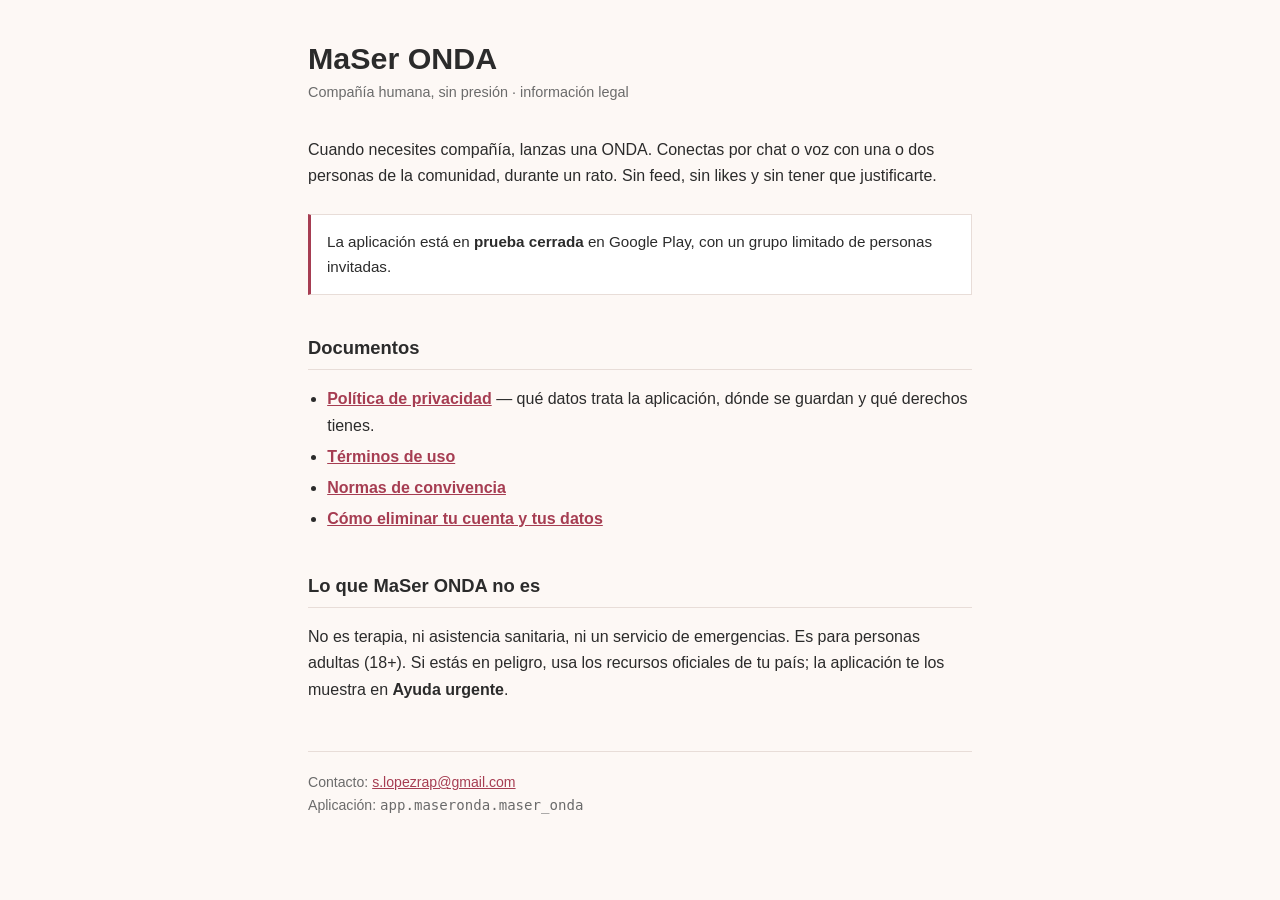
==== index.html @ 67097c39 "Páginas legales de MaSer ONDA: privacidad, términos, normas y borrado de cuenta" ====
<!doctype html>
<html lang="es"><head><meta charset="utf-8">
<meta name="viewport" content="width=device-width,initial-scale=1">
<title>MaSer ONDA — información legal</title><link rel="stylesheet" href="_estilo.css"></head>
<body><main>
<h1>MaSer ONDA</h1>
<p class="meta">Compañía humana, sin presión · información legal</p>

<p>Cuando necesites compañía, lanzas una ONDA. Conectas por chat o voz con una o dos personas de la
comunidad, durante un rato. Sin feed, sin likes y sin tener que justificarte.</p>

<div class="aviso">
La aplicación está en <strong>prueba cerrada</strong> en Google Play, con un grupo limitado de
personas invitadas.
</div>

<h2>Documentos</h2>
<ul>
<li><a href="privacidad.html"><strong>Política de privacidad</strong></a> — qué datos trata la
aplicación, dónde se guardan y qué derechos tienes.</li>
<li><a href="terminos.html"><strong>Términos de uso</strong></a></li>
<li><a href="normas.html"><strong>Normas de convivencia</strong></a></li>
<li><a href="eliminar-cuenta.html"><strong>Cómo eliminar tu cuenta y tus datos</strong></a></li>
</ul>

<h2>Lo que MaSer ONDA no es</h2>
<p>No es terapia, ni asistencia sanitaria, ni un servicio de emergencias. Es para personas adultas
(18+). Si estás en peligro, usa los recursos oficiales de tu país; la aplicación te los muestra en
<strong>Ayuda urgente</strong>.</p>

<footer>Contacto: <a href="mailto:s.lopezrap@gmail.com">s.lopezrap@gmail.com</a><br>
Aplicación: <code>app.maseronda.maser_onda</code></footer>
</main></body></html>
---- _estilo.css ----
:root{--tinta:#2b2b2b;--suave:#6b6b6b;--fondo:#fdf8f5;--acento:#a63d52;--borde:#e8ddd8}
*{box-sizing:border-box}
body{margin:0;background:var(--fondo);color:var(--tinta);
  font:16px/1.65 -apple-system,BlinkMacSystemFont,"Segoe UI",Roboto,sans-serif}
main{max-width:44rem;margin:0 auto;padding:2.5rem 1.25rem 5rem}
h1{font-size:1.9rem;line-height:1.2;margin:0 0 .3rem}
h2{font-size:1.15rem;margin:2.4rem 0 .6rem;border-bottom:1px solid var(--borde);padding-bottom:.35rem}
h3{font-size:1rem;margin:1.5rem 0 .4rem}
.meta{color:var(--suave);font-size:.9rem;margin:0 0 2rem}
a{color:var(--acento)}
table{border-collapse:collapse;width:100%;margin:.8rem 0;font-size:.93rem}
th,td{border:1px solid var(--borde);padding:.5rem .6rem;text-align:left;vertical-align:top}
th{background:#f6ece8;font-weight:600}
.aviso{background:#fff;border:1px solid var(--borde);border-left:3px solid var(--acento);
  padding:.9rem 1rem;margin:1.5rem 0;font-size:.95rem}
footer{margin-top:3rem;padding-top:1.2rem;border-top:1px solid var(--borde);
  color:var(--suave);font-size:.88rem}
ul{padding-left:1.2rem}li{margin:.3rem 0}
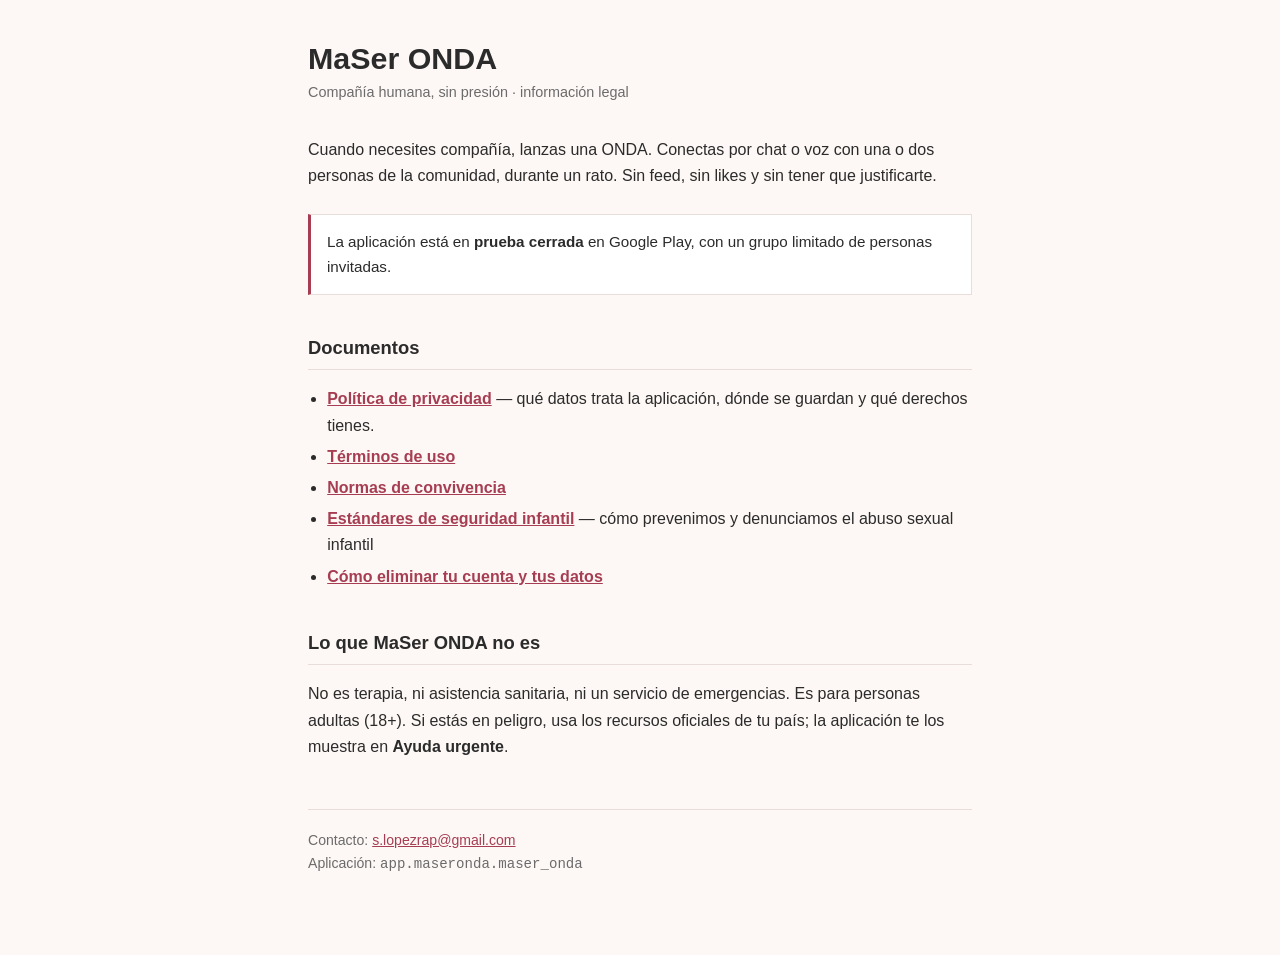
==== commit 6fbe6421: "Estándares de seguridad infantil (CSAE), exigidos por Play para la categoría Social" ====
--- a/index.html
+++ b/index.html
@@ -20,6 +20,7 @@
 aplicación, dónde se guardan y qué derechos tienes.</li>
 <li><a href="terminos.html"><strong>Términos de uso</strong></a></li>
 <li><a href="normas.html"><strong>Normas de convivencia</strong></a></li>
+<li><a href="seguridad-infantil.html"><strong>Estándares de seguridad infantil</strong></a> — cómo prevenimos y denunciamos el abuso sexual infantil</li>
 <li><a href="eliminar-cuenta.html"><strong>Cómo eliminar tu cuenta y tus datos</strong></a></li>
 </ul>
 
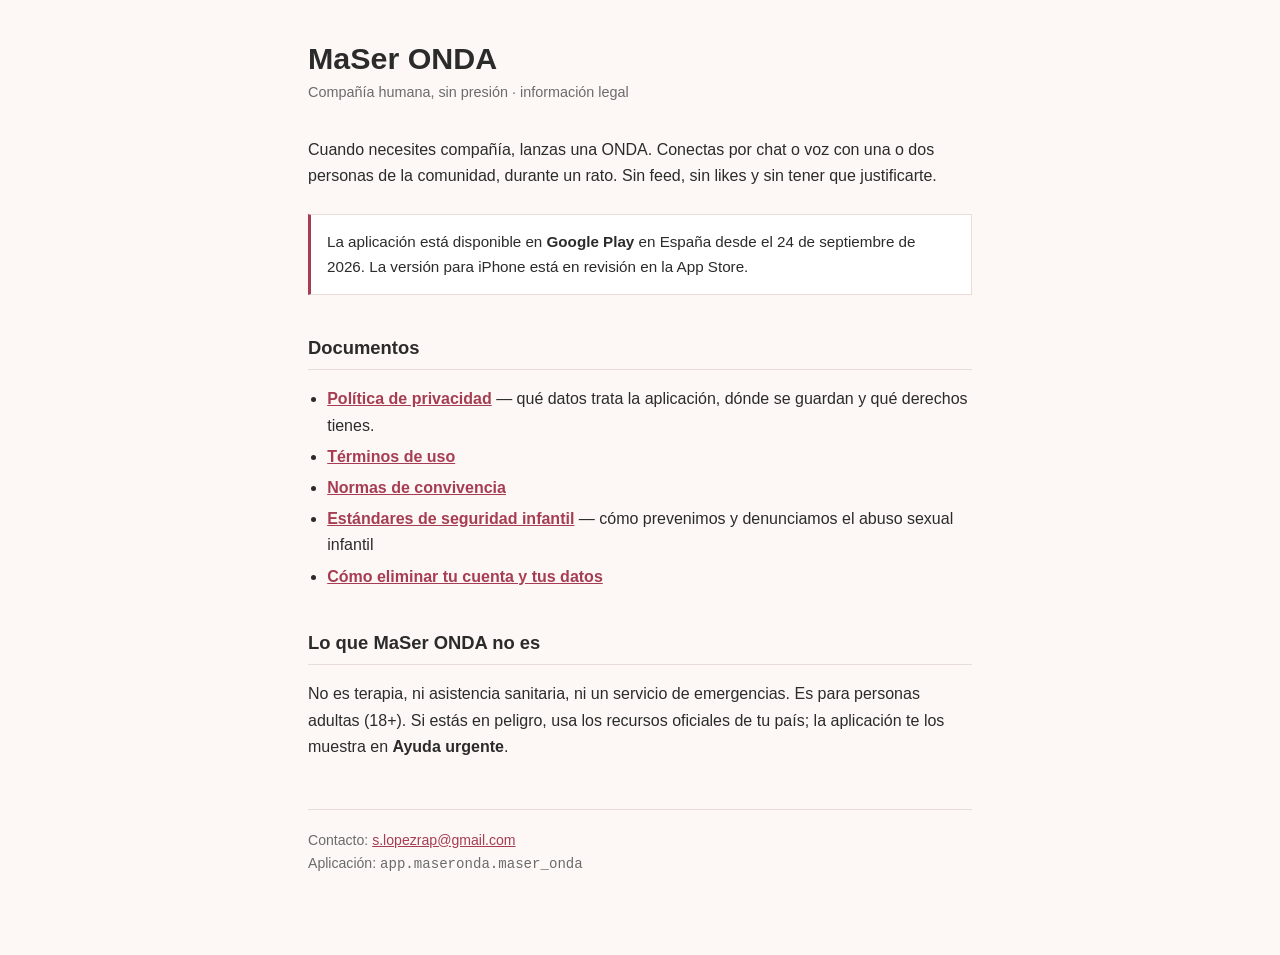
==== commit 9ba18ac5: "privacidad e inicio 2026-09-25: ya no es prueba cerrada (Play en España desde el 24-sep, iOS en revi" ====
--- a/index.html
+++ b/index.html
@@ -10,8 +10,8 @@
 comunidad, durante un rato. Sin feed, sin likes y sin tener que justificarte.</p>
 
 <div class="aviso">
-La aplicación está en <strong>prueba cerrada</strong> en Google Play, con un grupo limitado de
-personas invitadas.
+La aplicación está disponible en <strong>Google Play</strong> en España desde el 24 de septiembre de
+2026. La versión para iPhone está en revisión en la App Store.
 </div>
 
 <h2>Documentos</h2>
